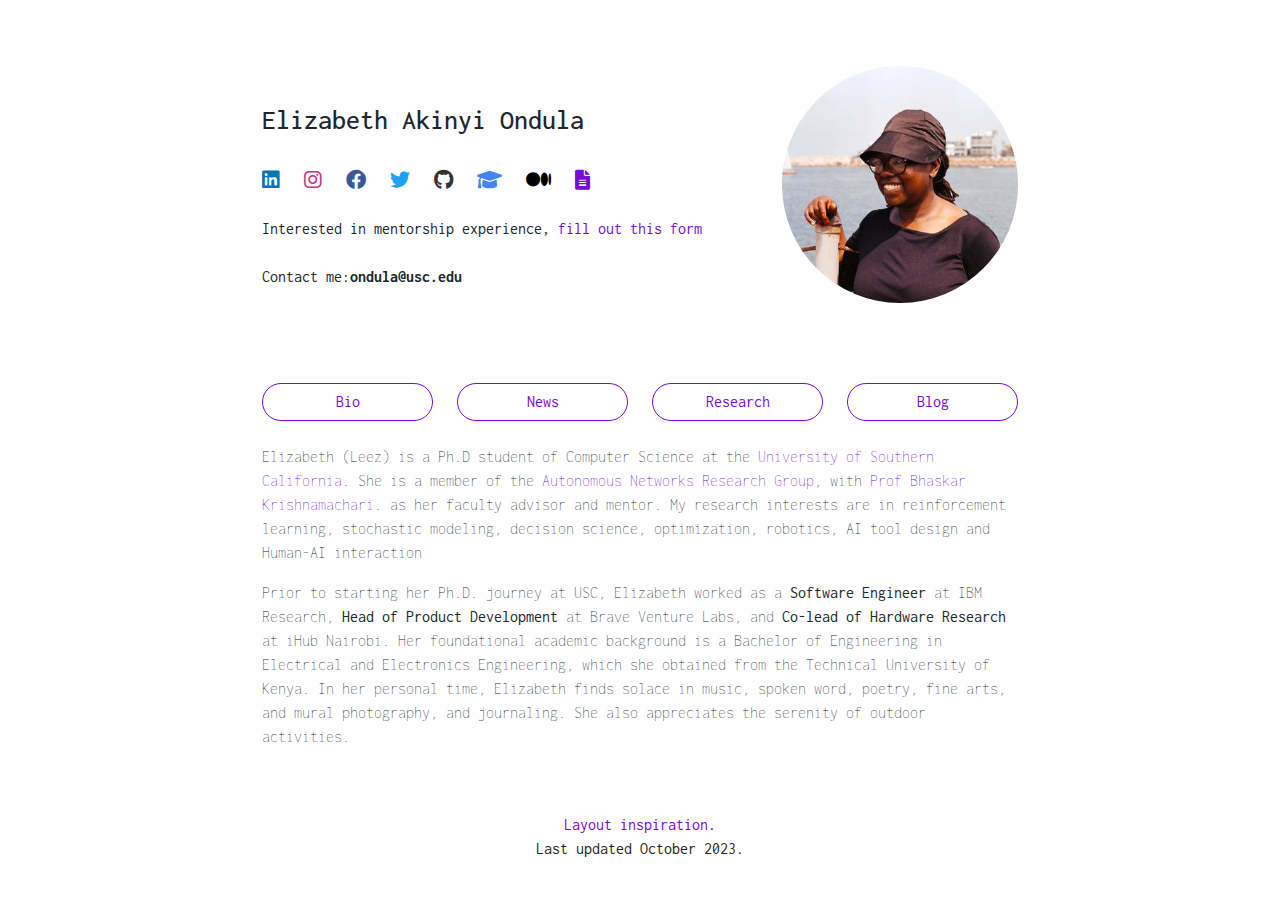
==== index.html @ 3229ca3b "changed layout and bio" ====
<!DOCTYPE html>
<html lang="en" xmlns="http://www.w3.org/1999/html" xmlns="http://www.w3.org/1999/html">
<head>
    <meta charset="utf-8"/>
    <meta content="width=device-width, initial-scale=1.0" name="viewport"/>
    <title>Elizabeth Akinyi Ondula</title>
    <!-- Bootstrap CSS -->
    <link href="https://cdn.jsdelivr.net/npm/bootstrap@5.3.1/dist/css/bootstrap.min.css" rel="stylesheet"/>
    <link rel="stylesheet" href="https://cdnjs.cloudflare.com/ajax/libs/font-awesome/6.0.0-beta3/css/all.min.css">
    <link href="css/style.css" rel="stylesheet"/>
    <link href="https://fonts.googleapis.com/css2?family=Inconsolata:wght@400&display=swap" rel="stylesheet">


</head>
<body>
<div class="container" style="padding-top: 5%; padding-left: 15%; padding-right: 15%">


    <div class="row align-items-center">
        <!-- Profile Picture -->
        <div class="col-md-8" style="padding-top: 5%">
            <h3>Elizabeth Akinyi Ondula</h3>
<!--            <h5>Ph.D. Student @ <a href="https://www.usc.edu/" target="_blank">University of Southern California</a></h5>-->
            <br>
            <a href="https://linkedin.com/in/elizabeth-ondula" target="_blank"><i class="fab fa-linkedin fa-lg me-3"></i></a>
            <a href="https://instagram.com/e.ondula" target="_blank"><i class="fab fa-instagram fa-lg me-3"></i></a>
            <a href="https://facebook.com/your_username" target="_blank"><i class="fab fa-facebook fa-lg me-3"></i></a>
            <a href="https://twitter.com/eondula" target="_blank"><i class="fab fa-twitter fa-lg me-3"></i></a>
            <a href="https://github.com/eondula" target="_blank"><i class="fab fa-github fa-lg me-3"></i></a>
            <a href="https://scholar.google.com/citations?user=QI91XeMAAAAJ&hl" target="_blank"><i class="fas fa-graduation-cap fa-lg me-3"></i></a>
            <a href="https://medium.com/@eondula" target="_blank"><i class="fab fa-medium fa-lg me-3"></i></a>
            <a href="https://drive.google.com/file/d/1a7IQrKEibUQVZ58iQcdcdIaAbeLhc-xF/view?usp=sharing" target="_blank"><i class="fas fa-file-alt fa-lg me-3"></i></a>
            <br>
            <p style="margin-top: 24px">Interested in mentorship experience, <a href="#">fill out this form</a></p>
            <p style="margin-top: 24px">Contact me:<strong >ondula@usc.edu</strong></p>


        </div>
        <div class="col-md-4">
            <div class="profile-image-container text-end">
                <img alt="Your Name" class="rounded-circle" src="images/me_squared.JPG" style="width: 100%; height: auto;"/>
            </div>
        </div>
    </div>

    <!-- Menu -->
    <div class="row mb-4 ">
        <div class="col-6 col-md-3 d-flex justify-content-center" style="padding-top: 10% ">
            <a href="#" id="bioBtn" class="btn btn-outline-primary rounded-pill w-100">Bio</a>
        </div>
        <div class="col-6 col-md-3 d-flex justify-content-center" style="padding-top: 10% ">
            <a href="#" id="newsBtn" class="btn btn-outline-primary rounded-pill w-100">News</a>
        </div>
        <div class="col-6 col-md-3 d-flex justify-content-center" style="padding-top: 10% ">
            <a href="#" id="thoughtsBtn" class="btn btn-outline-primary rounded-pill w-100">Research</a>
        </div>
        <div class="col-6 col-md-3 d-flex justify-content-center" style="padding-top: 10% ">
            <a href="#" id="toolsBtn" class="btn btn-outline-primary rounded-pill w-100">Blog</a>
        </div>
    </div>

    <!-- Short Bio -->
    <div class="row mt-4">
        <div class="text-start" id="contentContainer">

        </div>
    </div>
<!--    <p>Connect with 😊</p>-->
<!--    <a href="https://linkedin.com/in/elizabeth-ondula" target="_blank"><i class="fab fa-linkedin fa-lg me-3"></i></a>-->
<!--    <a href="https://instagram.com/e.ondula" target="_blank"><i class="fab fa-instagram fa-lg me-3"></i></a>-->
<!--    <a href="https://facebook.com/your_username" target="_blank"><i class="fab fa-facebook fa-lg me-3"></i></a>-->
<!--    <a href="https://twitter.com/eondula" target="_blank"><i class="fab fa-twitter fa-lg me-3"></i></a>-->
<!--    <a href="https://github.com/eondula" target="_blank"><i class="fab fa-github fa-lg me-3"></i></a>-->
<!--    <a href="https://scholar.google.com/citations?user=QI91XeMAAAAJ&hl" target="_blank"><i class="fas fa-graduation-cap fa-lg me-3"></i></a>-->
<!--    <a href="https://medium.com/@eondula" target="_blank"><i class="fab fa-medium fa-lg"></i></a>-->
</div>
<!-- Thoughts List -->
<div id="thoughts-list" style="display: none;">
    <div class="thought-entry">
        <h4>
             <b>Sustain, Invest, Stay, Cherish</b>
        </h4>
        <p><strong>Entry #001</strong> | <strong>Date: 23rd September 2023</strong></p>
        <p>
            “Sustain the friendships you have made even after your studies. Invest in them, stay close to them, and cherish them”
            <a href="#" data-bs-toggle="modal" data-bs-target="#thoughtModal" style="text-decoration: underline; color: #760ADB;">Read More</a>
            &nbsp;|&nbsp;
            <a href="#" onclick="shareToTwitter();" style="color: #760ADB;"><i class="fas fa-share-alt"></i></a>
        </p>
    </div>
    <!-- ... more entries as needed ... -->
</div>

<!-- Tools list -->
<div id="tools-list" style="display: none;">
    <div class="row">
        <!-- First Tool Card -->
        <div class="col-md-6 mb-4">
            <div class="card">
                <div class="card-body">
                    <h5 class="card-title">SafeCampus-RL</h5>
                    <span class="badge bg-warning">In Progress</span>
                    <p class="card-text mt-2">RL-based simulation tool for classroom occupancy during an epidemic.</p>
                    <a href="https://ojs.aaai.org/index.php/AAAI/article/view/21649" class="text-primary" target="_blank">Paper</a>
                    <a href="https://github.com/ANRGUSC/SafeCampus-RL" target="_blank"><i class="fab fa-github me-3"></i></a>
                </div>
            </div>
        </div>

        <!-- Second Tool Card -->
        <div class="col-md-6 mb-4">
            <div class="card">
                <div class="card-body">
                    <h5 class="card-title">Classroom-MDP</h5>
                    <span class="badge bg-success">Completed</span>
                    <p class="card-text mt-2">Use of MDP to determine classroom policies for epidemic decisions.</p>
<!--                    <a href="[Link to the paper for Tool 2]" class="text-primary" target="_blank">Read Paper</a>-->
                    <a href="https://github.com/ANRGUSC/ClassroomMDP" target="_blank"><i class="fab fa-github me-3"></i></a>
                </div>
            </div>
        </div>

        <div class="col-md-6 mb-4">
            <div class="card">
                <div class="card-body">
                    <h5 class="card-title">SCOPE</h5>
                    <span class="badge bg-warning">In progress</span>
                    <p class="card-text mt-2">A visualization tool for a supply chain optimization model.</p>
                    <!--                    <a href="[Link to the paper for Tool 2]" class="text-primary" target="_blank">Read Paper</a>-->
                    <a href="https://github.com/ANRGUSC/ClassroomMDP" target="_blank"><i class="fab fa-github me-3"></i></a>
                </div>
            </div>
        </div>
    </div>
</div>



<!-- Modal for Thought Entry 1 -->
<div class="modal" id="thoughtModal">
    <div class="modal-dialog">
        <div class="modal-content">
            <div class="modal-header">
                <h5 id="modalTitle" class="modal-title">Sustain, Invest, Stay, Cherish</h5>
            </div>
            <div class="modal-body">
                <p id="modalDescription">
                    I recently stumbled upon these words from my past, words
                    I had shared upon being honored as an outstanding alumnus from the class of 2014.
                    For those about to embark on their higher education journey—be it in a university, college,
                    polytechnic, or community college—remember this: the leap from high school introduces you to
                    ‘knowns’ and ‘unknowns’. I was fortunate to bond with amazing individuals during this phase,
                    collaborating on studies, initiating projects, exploring varied career avenues, and
                    experiencing moments that I hold dear to date.
                    These relationships not only enriched my life with invaluable lessons but also granted me
                    personal growth and the pure joy of being genuinely appreciated.
                    There's so much more I could share on this, but I'll reserve those stories for another time.
                    <!-- rest of the content -->
                </p>
            </div>
            <div class="modal-footer">
                <button type="button" data-bs-dismiss="modal">Close</button>
            </div>
        </div>
    </div>
</div>


<!-- Footer -->
<footer class="mt-5 text-center">
    <p>
        <a href="https://lillyclark.github.io/" target="_blank">Layout inspiration</a>.<br>
       Last updated October 2023.
    </p>
</footer>


<!-- Bootstrap JS (optional) -->
<script src="https://cdn.jsdelivr.net/npm/bootstrap@5.3.1/dist/js/bootstrap.bundle.min.js"></script>
<script src="js/scripts.js"></script>
</body>
</html>
---- css/style.css ----
/* Comprehensive Custom Primary Color Overrides */

body {
    font-family: 'Inconsolata', monospace;
}


/* Primary and Secondary Colors */
:root {
    --primary-color: #760ADB;
    --primary-hover-color: #5F08A9;
    --secondary-color: #B19CD9;
    --secondary-hover-color: #967BB6;
}

/* Buttons */
body .btn-primary {
    background-color: var(--primary-color) !important;
    border-color: var(--primary-color) !important;
}

body .btn-primary:hover,
body .btn-primary:focus,
body .btn-primary:active,
body .btn-primary.active {
    font-weight: bold !important; /* Make the font bold on hover/focus/active states */
}

body .btn-outline-primary {
    color: var(--primary-color) !important;
    border-color: var(--primary-color) !important;
}

body .btn-outline-primary:hover,
body .btn-outline-primary:focus,
body .btn-outline-primary:active,
body .btn-outline-primary.active {
    font-weight: bold !important; /* Make the font bold on hover/focus/active states */
    background-color: transparent !important;
    color: var(--primary-color) !important;
}

/* Alerts */
body .alert-primary {
    background-color: var(--primary-color) !important;
    border-color: var(--primary-hover-color) !important;
    color: #fff !important;
}

/* Badges */
body .badge-primary {
    background-color: var(--primary-color) !important;
}

/* Links with .text-primary class */
body .text-primary {
    color: var(--primary-color) !important;
}

body a.text-primary:hover,
body a.text-primary:focus {
    color: var(--primary-hover-color) !important;
}

/* Nav links */
body .nav-link.active {
    color: var(--primary-color) !important;
}

/* Borders */
body .border-primary {
    border-color: var(--primary-color) !important;
}

/* Backgrounds */
body .bg-primary {
    background-color: var(--primary-color) !important;
}

/* Font Awesome Icons Custom Colors */
.fa, .fab, .fas, .far {
    color: var(--primary-color) !important;
}

.fa:hover, .fab:hover, .fas:hover, .far:hover {
    color: var(--primary-hover-color) !important; /* Slightly darker shade for hover state */
}
h5 {
    color: #A9A9B3 !important;
}

h5 a {
    color: var(--primary-color) !important;
    text-decoration: none; /* Optional: removes the underline from the link */
}

h5 a:hover {
    text-decoration: underline; /* Optional: underlines the link on hover for better clarity */
}

a {
    color: #760ADB; /* Primary color for normal state */
    text-decoration: none; /* Optional: to remove the underline */
}

a:hover, a:focus {
    color: #55408B; /* Slightly darker shade for hover/focus state */
    text-decoration: underline; /* Optional: to add an underline on hover/focus */
}
#contentContainer p {
    font-family: 'Inconsolata', monospace;
    font-weight: 200; /* This sets the font-weight to the light version */
}
.timeline {
    position: relative;
}

.timeline-item {
    display: flex;  /* Use flexbox for layout */
    align-items: start;  /* Align items to the top */
    margin-bottom: 30px;  /* Spacing between items */
}

.timeline-item .date {
    flex-shrink: 0;  /* Prevent date from shrinking */
    width: 100px;  /* Width for the date */
    font-weight: bold;
    color: #555;  /* A gray color that complements the primary theme */
    text-align: right;  /* Right-align the date */
    margin-right: 20px;  /* Spacing between date and content */
}

.timeline-item p {
    flex-grow: 1;  /* Allow content to take remaining space */
    margin: 0;
    padding-left: 10px;
    line-height: 1.5;  /* Line height for readability */
}

/* Remove underline from focused or active buttons */
.btn:focus, .btn:active {
    text-decoration: none;
    box-shadow: none;  /* Optional: To remove the default focus box-shadow */
}

/* Add bold text for active buttons */
.btn:active {
    font-weight: bold;
}
/* Remove underline from hovered buttons */
.btn:hover {
    text-decoration: none;
}
#thoughts-list h3 {
    color: #760ADB; /* Primary color */
    margin-bottom: 20px;
}

.thought-entry h4 {
    margin-top: 20px;
    margin-bottom: 10px;
    font-size: 1.2rem;
}

.thought-entry p {
    margin-bottom: 20px;
}
.fab.fa-linkedin { color: #0077b5 !important; }
.fab.fa-instagram { color: #C13584 !important; }
.fab.fa-facebook { color: #3b5998 !important; }
.fab.fa-twitter { color: #1DA1F2 !important; }
.fab.fa-github { color: #333 !important; }
.fas.fa-graduation-cap { color: #4285F4 !important; } /* Google Scholar doesn't have an official color, using Google's blue */
.fab.fa-medium { color: black !important; }
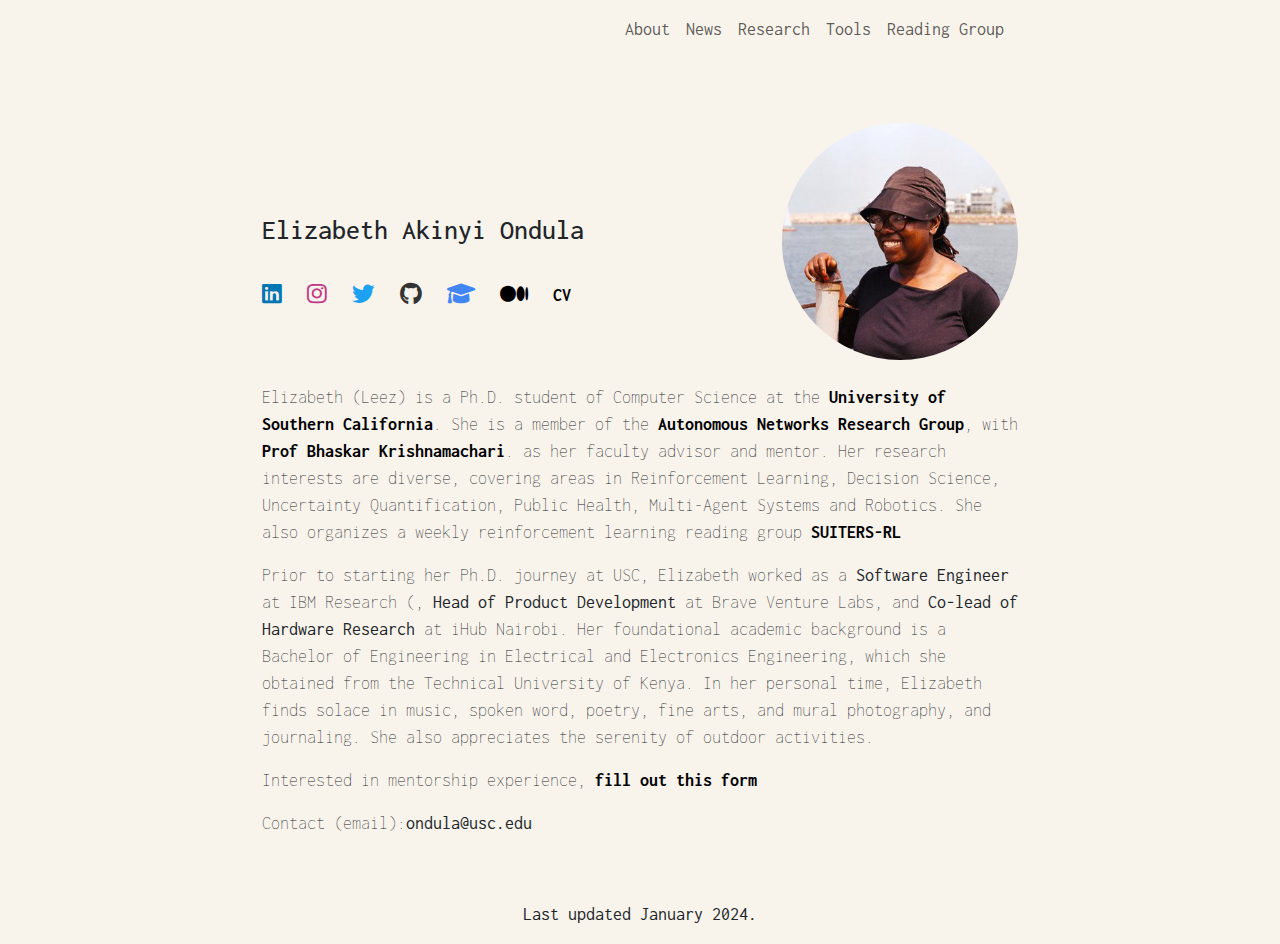
==== commit a2fa98fe: "updated content" ====
--- a/index.html
+++ b/index.html
@@ -13,7 +13,62 @@
 
 </head>
 <body>
-<div class="container" style="padding-top: 5%; padding-left: 15%; padding-right: 15%">
+<nav class="navbar navbar-expand-lg" style=" padding-left: 15%; padding-right: 20%;">
+    <div class="container-fluid justify-content-end">
+        <ul class="navbar-nav">
+            <li class="nav-item">
+                <a class="nav-link" href="#" id="bioBtn">About</a>
+            </li>
+            <li class="nav-item">
+                <a class="nav-link" href="#" id="newsBtn">News</a>
+            </li>
+            <li class="nav-item">
+                <a class="nav-link" href="research.html" id="thoughtsBtn">Research</a>
+            </li>
+            <li class="nav-item">
+                <a class="nav-link" href="#" id="toolsBtn">Tools</a>
+            </li>
+            <li class="nav-item">
+                <a class="nav-link" href="https://suitersrl.github.io/">Reading Group</a>
+            </li>
+<!--            <li class="nav-item">-->
+<!--                <a class="nav-link" href="#" id="toolsBtn">Blog</a>-->
+<!--            </li>-->
+        </ul>
+    </div>
+</nav>
+
+
+<div class="container" style=" padding-left: 15%; padding-right: 15%; padding-top: 5%">
+<!--    <div class="row">-->
+<!--        <div class="col-6 col-md-3 d-flex justify-content-center" style="padding-top: 10%">-->
+<!--            <a href="#" id="bioBtn" class="nav-link w-100">Bio</a>-->
+<!--        </div>-->
+<!--        <div class="col-6 col-md-3 d-flex justify-content-center" style="padding-top: 10%">-->
+<!--            <a href="#" id="newsBtn" class="nav-link w-100">News</a>-->
+<!--        </div>-->
+<!--        <div class="col-6 col-md-3 d-flex justify-content-center" style="padding-top: 10%">-->
+<!--            <a href="research.html" id="thoughtsBtn" class="nav-link w-100">Research</a>-->
+<!--        </div>-->
+<!--        <div class="col-6 col-md-3 d-flex justify-content-center" style="padding-top: 10%">-->
+<!--            <a href="#" id="toolsBtn" class="nav-link w-100">Blog</a>-->
+<!--        </div>-->
+<!--    </div>-->
+
+<!--    <div class="row mb-4 ">-->
+<!--        <div class="col-6 col-md-3 d-flex justify-content-center" style="padding-top: 10% ">-->
+<!--            <a href="#" id="bioBtn" class="btn btn-outline-primary rounded-pill w-100">Bio</a>-->
+<!--        </div>-->
+<!--        <div class="col-6 col-md-3 d-flex justify-content-center" style="padding-top: 10% ">-->
+<!--            <a href="#" id="newsBtn" class="btn btn-outline-primary rounded-pill w-100">News</a>-->
+<!--        </div>-->
+<!--        <div class="col-6 col-md-3 d-flex justify-content-center" style="padding-top: 10% ">-->
+<!--            <a href="research.html" id="thoughtsBtn" class="btn btn-outline-primary rounded-pill w-100">Research</a>-->
+<!--        </div>-->
+<!--        <div class="col-6 col-md-3 d-flex justify-content-center" style="padding-top: 10% ">-->
+<!--            <a href="#" id="toolsBtn" class="btn btn-outline-primary rounded-pill w-100">Blog</a>-->
+<!--        </div>-->
+<!--    </div>-->
 
 
     <div class="row align-items-center">
@@ -24,15 +79,16 @@
             <br>
             <a href="https://linkedin.com/in/elizabeth-ondula" target="_blank"><i class="fab fa-linkedin fa-lg me-3"></i></a>
             <a href="https://instagram.com/e.ondula" target="_blank"><i class="fab fa-instagram fa-lg me-3"></i></a>
-            <a href="https://facebook.com/your_username" target="_blank"><i class="fab fa-facebook fa-lg me-3"></i></a>
+<!--            <a href="https://facebook.com/your_username" target="_blank"><i class="fab fa-facebook fa-lg me-3"></i></a>-->
             <a href="https://twitter.com/eondula" target="_blank"><i class="fab fa-twitter fa-lg me-3"></i></a>
             <a href="https://github.com/eondula" target="_blank"><i class="fab fa-github fa-lg me-3"></i></a>
             <a href="https://scholar.google.com/citations?user=QI91XeMAAAAJ&hl" target="_blank"><i class="fas fa-graduation-cap fa-lg me-3"></i></a>
             <a href="https://medium.com/@eondula" target="_blank"><i class="fab fa-medium fa-lg me-3"></i></a>
-            <a href="https://drive.google.com/file/d/1a7IQrKEibUQVZ58iQcdcdIaAbeLhc-xF/view?usp=sharing" target="_blank"><i class="fas fa-file-alt fa-lg me-3"></i></a>
+            <a href="https://drive.google.com/file/d/1a7IQrKEibUQVZ58iQcdcdIaAbeLhc-xF/view?usp=sharing" target="_blank" style="font-size: large">CV</a>
             <br>
-            <p style="margin-top: 24px">Interested in mentorship experience, <a href="#">fill out this form</a></p>
-            <p style="margin-top: 24px">Contact me:<strong >ondula@usc.edu</strong></p>
+
+
+
 
 
         </div>
@@ -44,20 +100,6 @@
     </div>
 
     <!-- Menu -->
-    <div class="row mb-4 ">
-        <div class="col-6 col-md-3 d-flex justify-content-center" style="padding-top: 10% ">
-            <a href="#" id="bioBtn" class="btn btn-outline-primary rounded-pill w-100">Bio</a>
-        </div>
-        <div class="col-6 col-md-3 d-flex justify-content-center" style="padding-top: 10% ">
-            <a href="#" id="newsBtn" class="btn btn-outline-primary rounded-pill w-100">News</a>
-        </div>
-        <div class="col-6 col-md-3 d-flex justify-content-center" style="padding-top: 10% ">
-            <a href="#" id="thoughtsBtn" class="btn btn-outline-primary rounded-pill w-100">Research</a>
-        </div>
-        <div class="col-6 col-md-3 d-flex justify-content-center" style="padding-top: 10% ">
-            <a href="#" id="toolsBtn" class="btn btn-outline-primary rounded-pill w-100">Blog</a>
-        </div>
-    </div>
 
     <!-- Short Bio -->
     <div class="row mt-4">
@@ -169,8 +211,8 @@
 <!-- Footer -->
 <footer class="mt-5 text-center">
     <p>
-        <a href="https://lillyclark.github.io/" target="_blank">Layout inspiration</a>.<br>
-       Last updated October 2023.
+<!--        <a href="https://lillyclark.github.io/" target="_blank">Layout inspiration</a>.<br>-->
+       Last updated January 2024.
     </p>
 </footer>
 
--- a/css/style.css
+++ b/css/style.css
@@ -2,6 +2,8 @@
 
 body {
     font-family: 'Inconsolata', monospace;
+    background-color: #F8F3EB;
+    font-size: large;
 }
 
 
@@ -77,14 +79,14 @@
     background-color: var(--primary-color) !important;
 }
 
-/* Font Awesome Icons Custom Colors */
-.fa, .fab, .fas, .far {
-    color: var(--primary-color) !important;
-}
+/*!* Font Awesome Icons Custom Colors *!*/
+/*.fa, .fab, .fas, .far {*/
+/*    color: var(--primary-color) !important;*/
+/*}*/
 
-.fa:hover, .fab:hover, .fas:hover, .far:hover {
-    color: var(--primary-hover-color) !important; /* Slightly darker shade for hover state */
-}
+/*.fa:hover, .fab:hover, .fas:hover, .far:hover {*/
+/*    color: var(--primary-hover-color) !important; !* Slightly darker shade for hover state *!*/
+/*}*/
 h5 {
     color: #A9A9B3 !important;
 }
@@ -99,12 +101,13 @@
 }
 
 a {
-    color: #760ADB; /* Primary color for normal state */
+    color: black; /* Primary color for normal state */
+    font-weight: bold;
     text-decoration: none; /* Optional: to remove the underline */
 }
 
 a:hover, a:focus {
-    color: #55408B; /* Slightly darker shade for hover/focus state */
+    color: black; /* Slightly darker shade for hover/focus state */
     text-decoration: underline; /* Optional: to add an underline on hover/focus */
 }
 #contentContainer p {
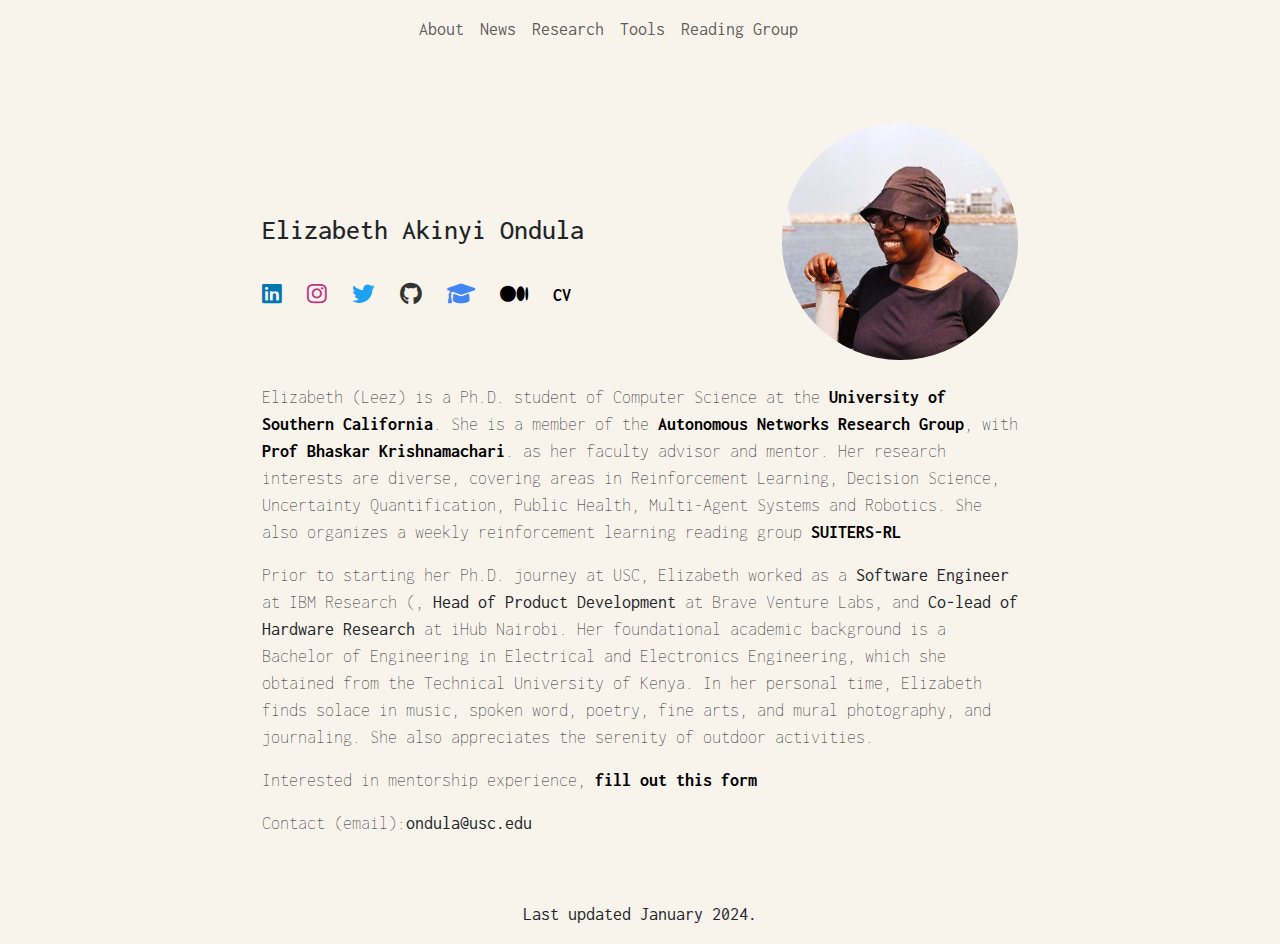
==== commit 6d62e1b6: "centered nav" ====
--- a/index.html
+++ b/index.html
@@ -14,7 +14,7 @@
 </head>
 <body>
 <nav class="navbar navbar-expand-lg" style=" padding-left: 15%; padding-right: 20%;">
-    <div class="container-fluid justify-content-end">
+    <div class="container-fluid justify-content-center">
         <ul class="navbar-nav">
             <li class="nav-item">
                 <a class="nav-link" href="#" id="bioBtn">About</a>
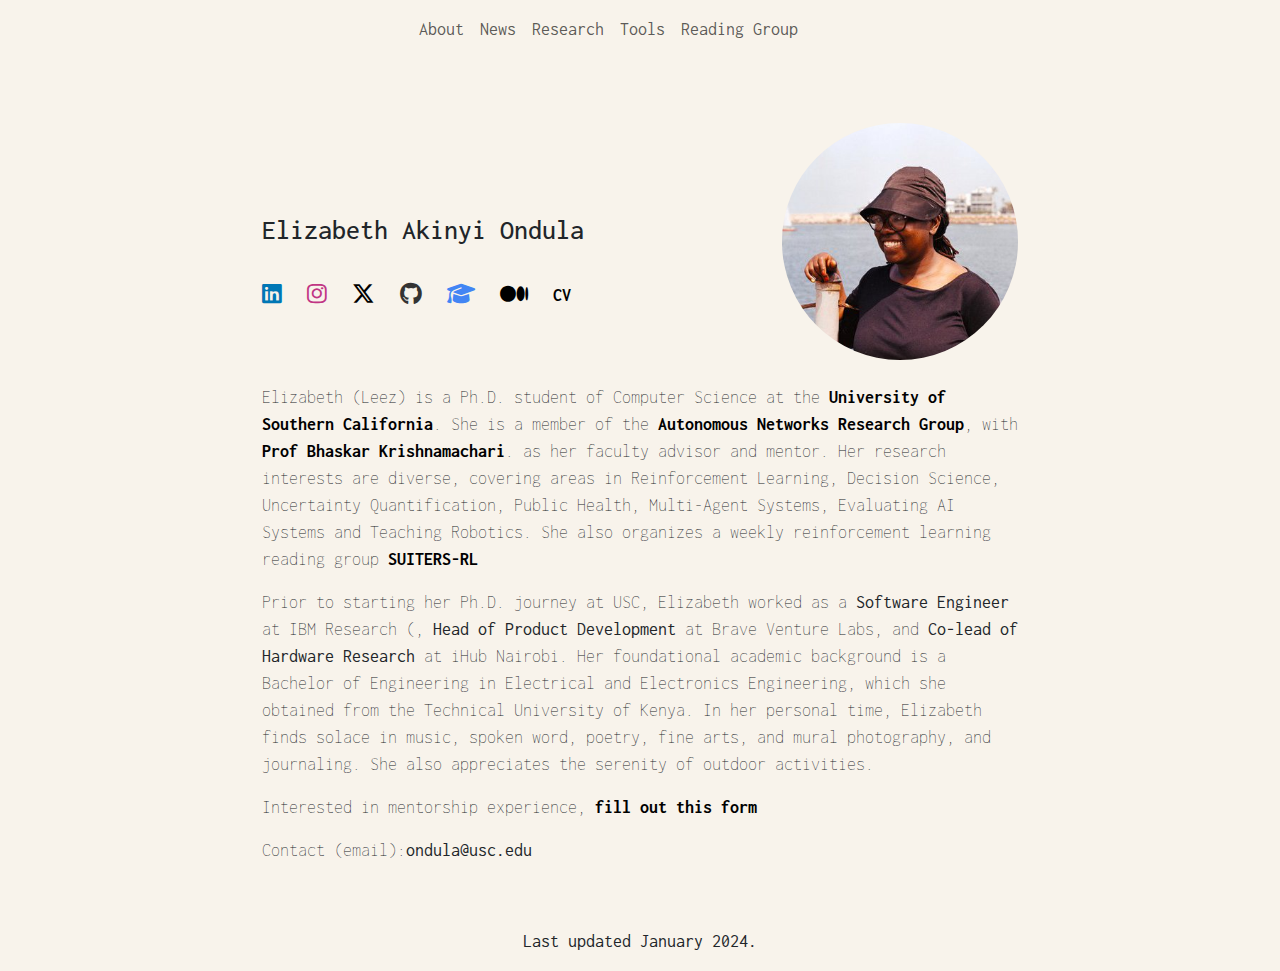
==== commit 71074df3: "updated twitter icon" ====
--- a/index.html
+++ b/index.html
@@ -6,7 +6,7 @@
     <title>Elizabeth Akinyi Ondula</title>
     <!-- Bootstrap CSS -->
     <link href="https://cdn.jsdelivr.net/npm/bootstrap@5.3.1/dist/css/bootstrap.min.css" rel="stylesheet"/>
-    <link rel="stylesheet" href="https://cdnjs.cloudflare.com/ajax/libs/font-awesome/6.0.0-beta3/css/all.min.css">
+    <link rel="stylesheet" href="https://cdnjs.cloudflare.com/ajax/libs/font-awesome/6.4.2/css/all.min.css">
     <link href="css/style.css" rel="stylesheet"/>
     <link href="https://fonts.googleapis.com/css2?family=Inconsolata:wght@400&display=swap" rel="stylesheet">
 
@@ -80,7 +80,7 @@
             <a href="https://linkedin.com/in/elizabeth-ondula" target="_blank"><i class="fab fa-linkedin fa-lg me-3"></i></a>
             <a href="https://instagram.com/e.ondula" target="_blank"><i class="fab fa-instagram fa-lg me-3"></i></a>
 <!--            <a href="https://facebook.com/your_username" target="_blank"><i class="fab fa-facebook fa-lg me-3"></i></a>-->
-            <a href="https://twitter.com/eondula" target="_blank"><i class="fab fa-twitter fa-lg me-3"></i></a>
+            <a href="https://twitter.com/eondula" target="_blank"><i class="fab fa-x-twitter fa-lg me-3"></i></a>
             <a href="https://github.com/eondula" target="_blank"><i class="fab fa-github fa-lg me-3"></i></a>
             <a href="https://scholar.google.com/citations?user=QI91XeMAAAAJ&hl" target="_blank"><i class="fas fa-graduation-cap fa-lg me-3"></i></a>
             <a href="https://medium.com/@eondula" target="_blank"><i class="fab fa-medium fa-lg me-3"></i></a>
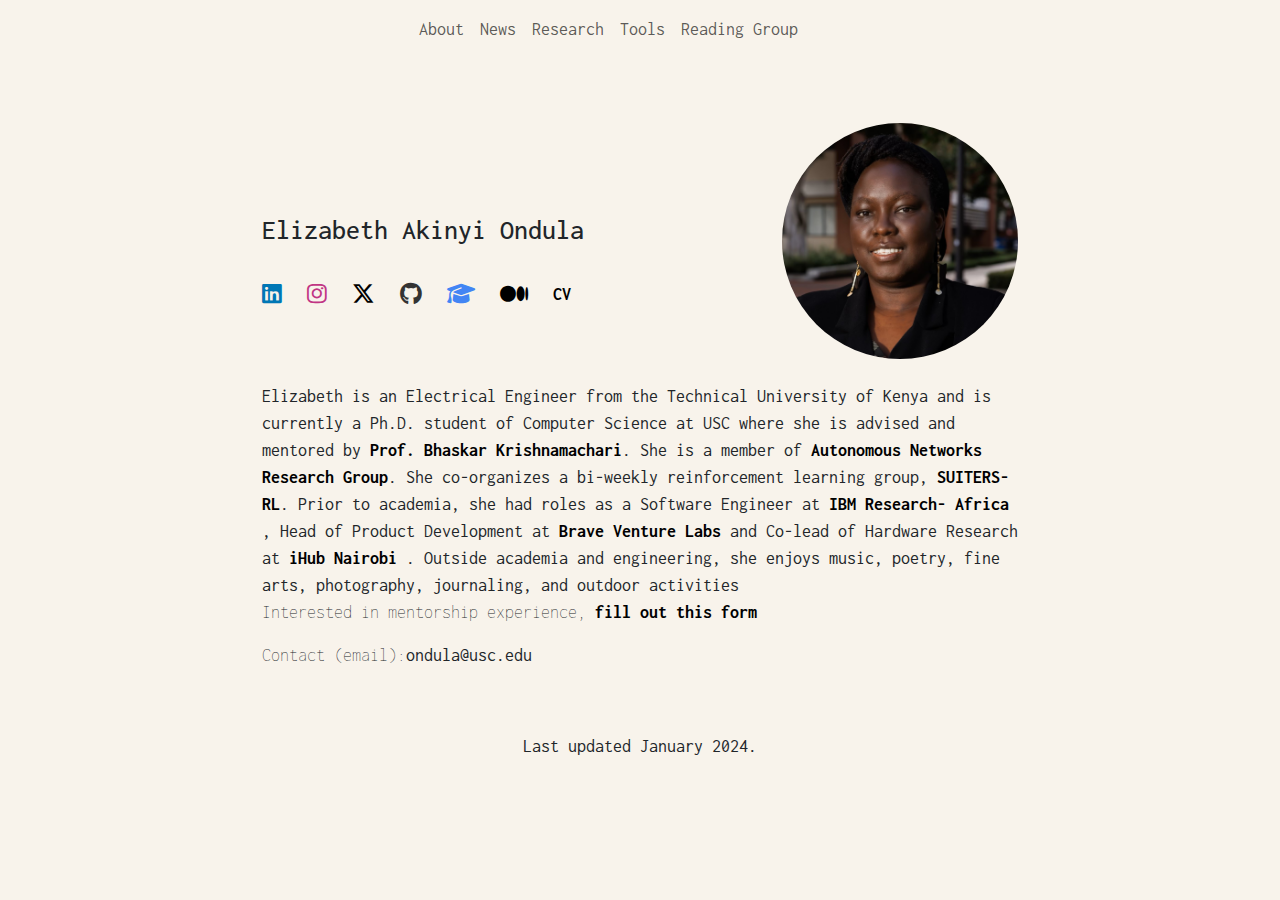
==== commit 7ef27181: "updated website" ====
--- a/index.html
+++ b/index.html
@@ -84,17 +84,14 @@
             <a href="https://github.com/eondula" target="_blank"><i class="fab fa-github fa-lg me-3"></i></a>
             <a href="https://scholar.google.com/citations?user=QI91XeMAAAAJ&hl" target="_blank"><i class="fas fa-graduation-cap fa-lg me-3"></i></a>
             <a href="https://medium.com/@eondula" target="_blank"><i class="fab fa-medium fa-lg me-3"></i></a>
-            <a href="https://drive.google.com/file/d/1a7IQrKEibUQVZ58iQcdcdIaAbeLhc-xF/view?usp=sharing" target="_blank" style="font-size: large">CV</a>
+            <a href="https://drive.google.com/file/d/1iWnhIhPCTMdYzBlokEnqyd5sK_IoDPuO/view?usp=sharing" target="_blank" style="font-size: large">CV</a>
             <br>
-
-
-
 
 
         </div>
         <div class="col-md-4">
             <div class="profile-image-container text-end">
-                <img alt="Your Name" class="rounded-circle" src="images/me_squared.JPG" style="width: 100%; height: auto;"/>
+                <img alt="Your Name" class="rounded-circle" src="images/IMG_4455.jpg" style="width: 100%; height: auto;"/>
             </div>
         </div>
     </div>
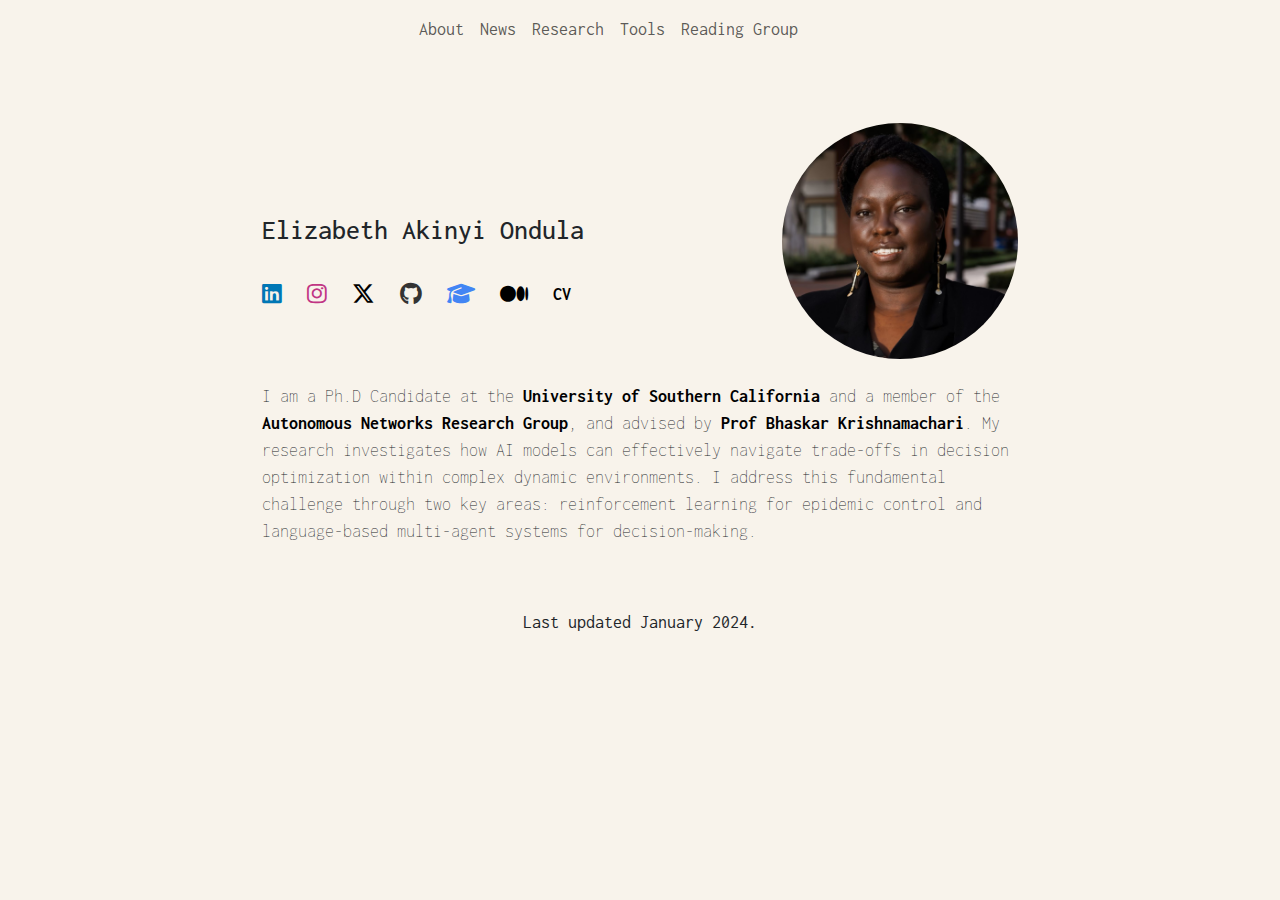
==== commit d11d9a11: "updated links" ====
--- a/index.html
+++ b/index.html
@@ -84,7 +84,7 @@
             <a href="https://github.com/eondula" target="_blank"><i class="fab fa-github fa-lg me-3"></i></a>
             <a href="https://scholar.google.com/citations?user=QI91XeMAAAAJ&hl" target="_blank"><i class="fas fa-graduation-cap fa-lg me-3"></i></a>
             <a href="https://medium.com/@eondula" target="_blank"><i class="fab fa-medium fa-lg me-3"></i></a>
-            <a href="https://drive.google.com/file/d/1iWnhIhPCTMdYzBlokEnqyd5sK_IoDPuO/view?usp=sharing" target="_blank" style="font-size: large">CV</a>
+            <a href="https://drive.google.com/file/d/1Ogz0KrGES3E6-zLK5HZJkOmaOxhCXQzy/view?usp=sharing" target="_blank" style="font-size: large">CV</a>
             <br>
 
 
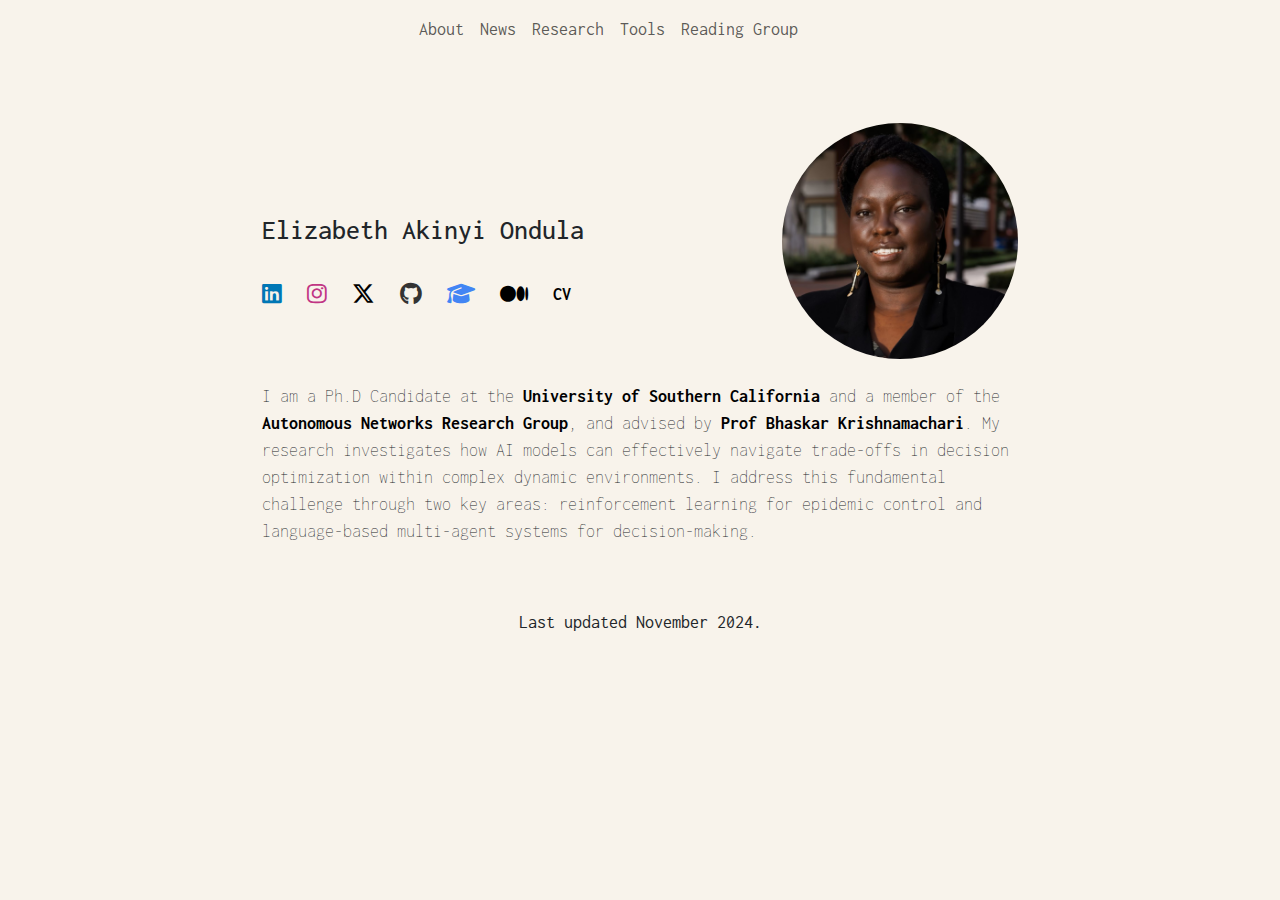
==== commit 6bc827e2: "updated index" ====
--- a/index.html
+++ b/index.html
@@ -209,7 +209,7 @@
 <footer class="mt-5 text-center">
     <p>
 <!--        <a href="https://lillyclark.github.io/" target="_blank">Layout inspiration</a>.<br>-->
-       Last updated January 2024.
+       Last updated November 2024.
     </p>
 </footer>
 
